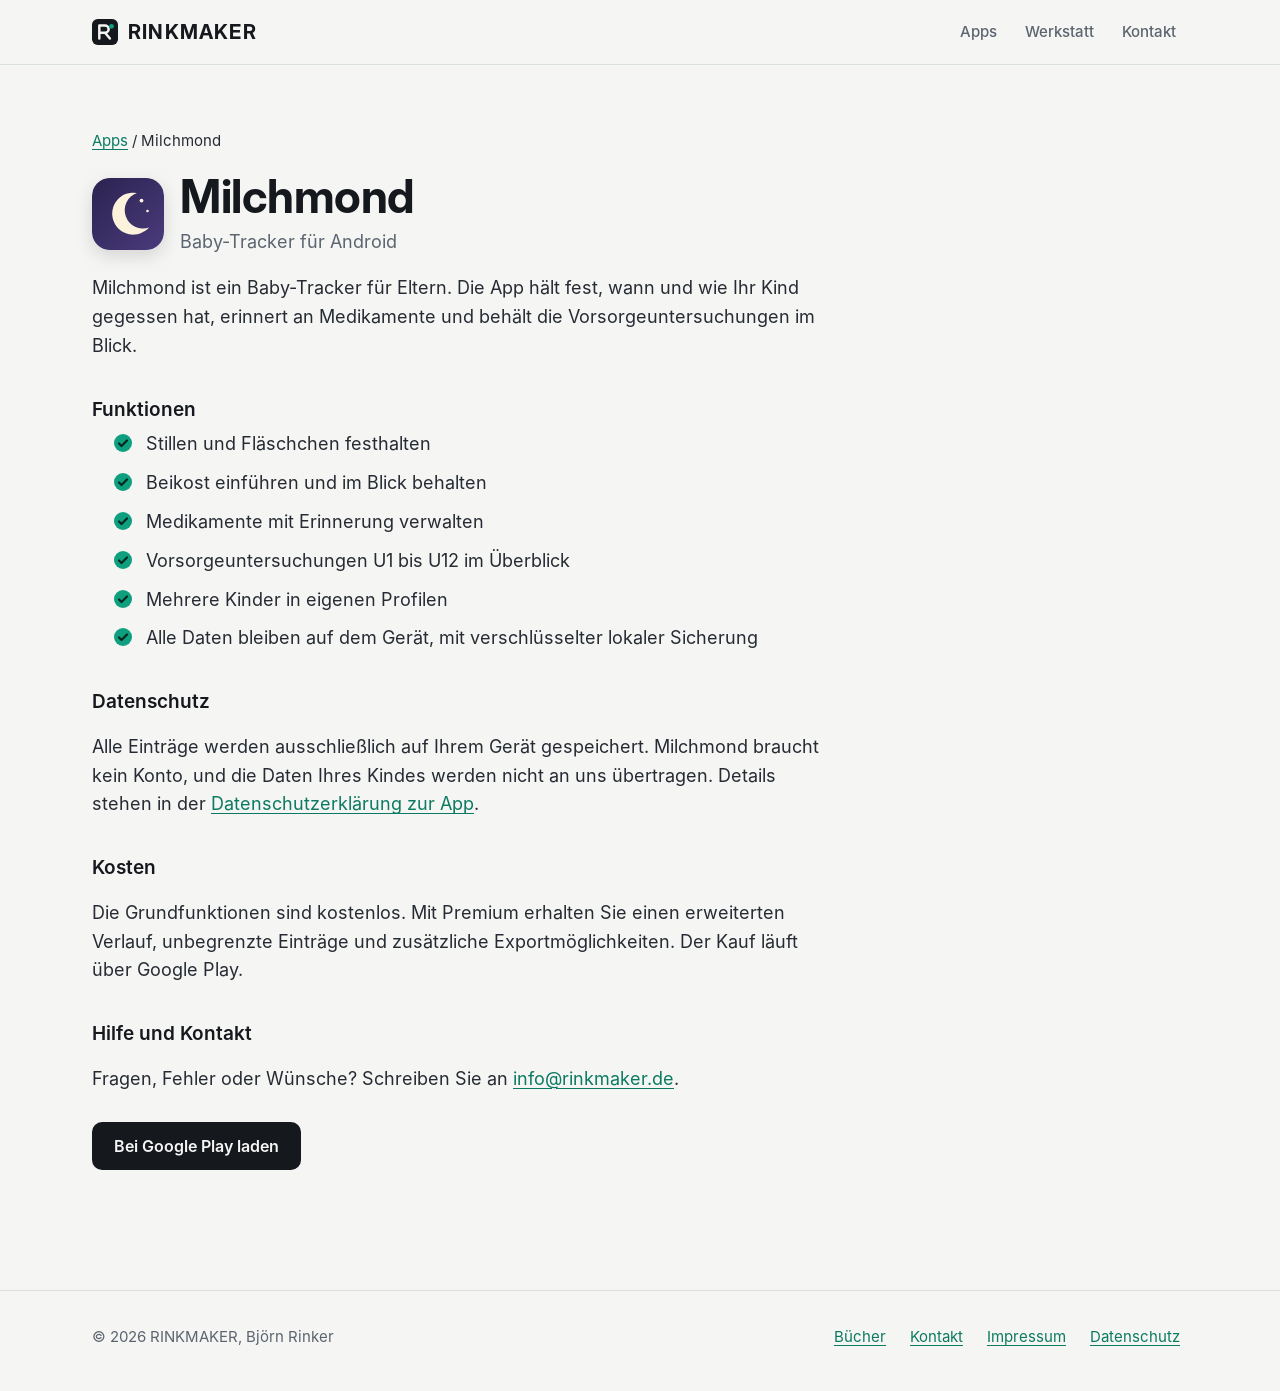
==== milchmond/index.html @ 5fdfe716 "RINKMAKER Website: Start, Milchmond, App-Datenschutz, Impressum, Datenschutz Co-Authored-By: Claude " ====
<!doctype html>
<html lang="de">
<head>
<meta charset="utf-8">
<meta name="viewport" content="width=device-width,initial-scale=1">
<title>Milchmond – Baby-Tracker für Eltern | RINKMAKER</title>
<meta name="description" content="Milchmond: Baby-Tracker für Stillen, Fläschchen, Beikost, Medikamente und U-Untersuchungen. Alle Daten bleiben auf dem Gerät.">
<meta name="robots" content="index,follow">
<link rel="canonical" href="https://rinkmaker.de/milchmond/">
<meta name="theme-color" content="#15181d">
<link rel="icon" href="/favicon.svg" type="image/svg+xml">
<link rel="preload" href="/fonts/InterDisplay-Bold.woff" as="font" type="font/woff" crossorigin>
<link rel="stylesheet" href="/style.css">
</head>
<body>

<header class="site-head">
<div class="container">
<a class="wordmark" href="/" aria-label="RINKMAKER Startseite"><svg viewBox="0 0 32 32" aria-hidden="true"><rect width="32" height="32" rx="7" fill="currentColor"/><path d="M9 24V8h7a4.5 4.5 0 0 1 0 9H9m7 0l6 7" fill="none" stroke="var(--paper)" stroke-width="3" stroke-linecap="round" stroke-linejoin="round"/><circle cx="24" cy="9" r="3" fill="var(--accent)"/></svg>RINKMAKER</a>
<nav class="site-nav" aria-label="Hauptnavigation">
<a href="/#apps">Apps</a>
<a href="/#werkstatt">Werkstatt</a>
<a href="mailto:info@rinkmaker.de">Kontakt</a>
</nav>
</div>
</header>

<main>
<div class="container legal">
<p class="crumb"><a href="/#apps">Apps</a> / Milchmond</p>
<div class="app-head"><img class="app-icon" src="/milchmond/icon.svg" width="72" height="72" alt=""><div><h1>Milchmond</h1><p class="kind" style="margin:0;color:var(--slate)">Baby-Tracker für Android</p></div></div>
<p>Milchmond ist ein Baby-Tracker für Eltern. Die App hält fest, wann und wie Ihr Kind gegessen hat, erinnert an Medikamente und behält die Vorsorgeuntersuchungen im Blick.</p>
<h2>Funktionen</h2>
<ul class="feature-list">
<li>Stillen und Fläschchen festhalten</li>
<li>Beikost einführen und im Blick behalten</li>
<li>Medikamente mit Erinnerung verwalten</li>
<li>Vorsorgeuntersuchungen U1 bis U12 im Überblick</li>
<li>Mehrere Kinder in eigenen Profilen</li>
<li>Alle Daten bleiben auf dem Gerät, mit verschlüsselter lokaler Sicherung</li>
</ul>
<h2>Datenschutz</h2>
<p>Alle Einträge werden ausschließlich auf Ihrem Gerät gespeichert. Milchmond braucht kein Konto, und die Daten Ihres Kindes werden nicht an uns übertragen. Details stehen in der <a href="/milchmond/datenschutz">Datenschutzerklärung zur App</a>.</p>
<h2>Kosten</h2>
<p>Die Grundfunktionen sind kostenlos. Mit Premium erhalten Sie einen erweiterten Verlauf, unbegrenzte Einträge und zusätzliche Exportmöglichkeiten. Der Kauf läuft über Google Play.</p>
<h2>Hilfe und Kontakt</h2>
<p>Fragen, Fehler oder Wünsche? Schreiben Sie an <a href="mailto:info@rinkmaker.de?subject=Milchmond">info@rinkmaker.de</a>.</p>
<p style="margin-top:28px"><a class="button" href="https://play.google.com/store/apps/details?id=de.rinkmaker.milchmond" rel="noopener">Bei Google Play laden</a></p>
</div>
</main>

<footer class="site-foot">
<div class="container">
<span>© 2026 RINKMAKER, Björn Rinker</span>
<nav aria-label="Rechtliches"><a href="https://rinkbook.de">Bücher</a><a href="mailto:info@rinkmaker.de">Kontakt</a><a href="/impressum">Impressum</a><a href="/datenschutzerklaerung">Datenschutz</a></nav>
</div>
</footer>
</body>
</html>
---- style.css ----
/* RINKMAKER – Inter Display für Überschriften, Inter für Text */
@font-face{font-family:"Inter";src:url(/fonts/Inter-Regular.woff) format("woff");font-weight:400;font-display:swap}
@font-face{font-family:"Inter";src:url(/fonts/Inter-Medium.woff) format("woff");font-weight:500;font-display:swap}
@font-face{font-family:"Inter";src:url(/fonts/Inter-SemiBold.woff) format("woff");font-weight:600;font-display:swap}
@font-face{font-family:"Inter Display";src:url(/fonts/InterDisplay-Bold.woff) format("woff");font-weight:700;font-display:swap}

:root{
  --paper:#f5f6f4; --surface:#ffffff; --ink:#15181d; --text:#262b33; --slate:#5c6470;
  --line:#dadfe0; --accent:#0e9f7e; --accent-ink:#0b7a61; --graphite:#15181d;
  --display:"Inter Display","Inter",system-ui,-apple-system,"Segoe UI",Roboto,Arial,sans-serif;
  --sans:"Inter",system-ui,-apple-system,"Segoe UI",Roboto,Arial,sans-serif;
  --gutter:clamp(16px,4vw,32px); --max:1160px; --head-h:64px;
  color-scheme:light;
}
@media (prefers-color-scheme:dark){:root{
  --paper:#0f1216; --surface:#171b21; --ink:#f1f3f2; --text:#d6dbe0; --slate:#9aa3ad;
  --line:#272d35; --accent:#34d3a8; --accent-ink:#34d3a8; --graphite:#0a0c0f; color-scheme:dark}}

*,*::before,*::after{box-sizing:border-box}
html{-webkit-text-size-adjust:100%;scroll-behavior:smooth;scroll-padding-top:calc(var(--head-h) + 16px)}
@media (prefers-reduced-motion:reduce){html{scroll-behavior:auto}*{transition:none!important}}
body{margin:0;background:var(--paper);color:var(--text);font:400 clamp(16px,.35vw + 15px,18px)/1.6 var(--sans);-webkit-font-smoothing:antialiased}
a{color:var(--accent-ink);text-underline-offset:.18em;text-decoration-thickness:1px}
@media (hover:hover){a:hover{text-decoration-thickness:2px}}
:focus-visible{outline:3px solid var(--accent);outline-offset:3px;border-radius:4px}
img{max-width:100%;height:auto;display:block}
.container{width:100%;max-width:var(--max);margin-inline:auto;padding-inline:var(--gutter)}

/* Kopfzeile */
.site-head{position:sticky;top:0;z-index:5;background:color-mix(in srgb,var(--paper) 84%,transparent);backdrop-filter:saturate(1.4) blur(12px);-webkit-backdrop-filter:saturate(1.4) blur(12px);border-bottom:1px solid var(--line)}
.site-head .container{display:flex;align-items:center;justify-content:space-between;gap:12px;height:var(--head-h)}
.wordmark{display:inline-flex;align-items:center;gap:10px;font:700 20px/1 var(--display);letter-spacing:.06em;color:var(--ink);text-decoration:none;white-space:nowrap}
.wordmark svg{width:26px;height:26px;flex:none}
.site-nav{display:flex;gap:4px;font-size:15px;font-weight:500}
.site-nav a{color:var(--slate);text-decoration:none;padding:10px 12px;border-radius:8px;min-height:44px;display:inline-flex;align-items:center}
@media (hover:hover){.site-nav a:hover{color:var(--ink);background:color-mix(in srgb,var(--ink) 7%,transparent)}}

/* Einstieg: Werkstatt-Raster */
.hero{background-color:var(--graphite);background-image:linear-gradient(#ffffff0d 1px,transparent 1px),linear-gradient(90deg,#ffffff0d 1px,transparent 1px);background-size:32px 32px;color:#e9edf0;position:relative}
.hero-inner{padding-block:clamp(56px,10vw,128px)}
.hero h1{font:700 clamp(40px,7vw,84px)/1 var(--display);letter-spacing:-.02em;margin:0;max-width:15ch;color:#fff;text-wrap:balance}
.hero p{font-size:clamp(18px,1.7vw,21px);line-height:1.55;color:#aeb7c1;max-width:52ch;margin:24px 0 32px}
.tags{display:flex;flex-wrap:wrap;gap:8px;margin:0;padding:0;list-style:none}
.tags li{font-size:14px;font-weight:500;color:#cfd6dd;padding:7px 12px;border:1px solid #ffffff26;border-radius:999px}

/* Knöpfe */
.actions{display:flex;flex-wrap:wrap;gap:12px}
.button{display:inline-flex;align-items:center;justify-content:center;gap:10px;min-height:48px;padding:0 22px;border-radius:10px;font:600 16px/1 var(--sans);text-decoration:none;background:var(--ink);color:var(--paper);transition:background-color .2s,color .2s}
@media (hover:hover){.button:hover{background:var(--accent-ink);color:#fff}}
.button.accent{background:var(--accent);color:#06261e}
@media (hover:hover){.button.accent:hover{background:#fff;color:#06261e}}
.button.ghost{background:transparent;color:var(--ink);box-shadow:inset 0 0 0 1.5px var(--line)}
@media (hover:hover){.button.ghost:hover{box-shadow:inset 0 0 0 1.5px var(--ink);background:transparent;color:var(--ink)}}

/* Abschnitte */
section.container{padding-top:clamp(64px,9vw,112px)}
.section-title{font:700 clamp(28px,3.6vw,42px)/1.1 var(--display);letter-spacing:-.01em;color:var(--ink);margin:0 0 10px}
.section-lead{color:var(--slate);margin:0 0 clamp(24px,4vw,40px);max-width:60ch}

/* App-Vorstellung */
.app{display:grid;grid-template-columns:minmax(0,1fr) minmax(0,1fr);gap:clamp(28px,5vw,72px);align-items:center;background:var(--surface);border:1px solid var(--line);border-radius:20px;padding:clamp(24px,4vw,48px)}
.app-head{display:flex;align-items:center;gap:16px;margin-bottom:18px}
.app-icon{width:72px;height:72px;border-radius:18px;flex:none;box-shadow:0 6px 18px #0002}
.app h3{font:700 clamp(26px,3vw,34px)/1.1 var(--display);color:var(--ink);margin:0}
.app .kind{font-size:15px;color:var(--slate);margin:4px 0 0}
.app p{margin:0 0 16px;max-width:58ch}
.feature-list{list-style:none;margin:0 0 24px;padding:0;display:grid;gap:10px}
.feature-list li{display:grid;grid-template-columns:22px 1fr;gap:10px;align-items:start}
.feature-list li::before{content:"";width:18px;height:18px;margin-top:4px;border-radius:50%;background:var(--accent) url("data:image/svg+xml,%3Csvg xmlns='http://www.w3.org/2000/svg' viewBox='0 0 18 18'%3E%3Cpath d='M5 9.5l2.5 2.5L13 6.5' fill='none' stroke='%2306261e' stroke-width='2.2' stroke-linecap='round' stroke-linejoin='round'/%3E%3C/svg%3E") center/18px no-repeat}
.note{font-size:15px;color:var(--slate)}
.phone{justify-self:center;width:min(300px,100%);aspect-ratio:9/19;border-radius:36px;background:#0b0d10;padding:10px;box-shadow:0 30px 60px #0003,inset 0 0 0 2px #2a2f36}
.phone-screen{width:100%;height:100%;border-radius:28px;background:linear-gradient(170deg,#fdf6ec,#f3e7f6 60%,#e5eefc);display:flex;flex-direction:column;align-items:center;justify-content:center;gap:16px;color:#4b3f63;text-align:center;padding:24px;overflow:hidden}
.phone-screen strong{font:700 26px/1.1 var(--display);color:#3b2f55}
.phone-screen span{font-size:14px;color:#6c6086}

/* Werkstatt / Projekte */
.areas{display:grid;grid-template-columns:repeat(3,minmax(0,1fr));gap:clamp(16px,2.5vw,28px)}
.area{border-top:3px solid var(--accent);padding-top:18px}
.area h3{font:600 19px/1.3 var(--sans);color:var(--ink);margin:0 0 6px}
.area p{margin:0;color:var(--slate);font-size:16px}

/* Bücher-Verweis */
.books-teaser{display:grid;grid-template-columns:minmax(0,1.2fr) minmax(0,1fr);gap:clamp(24px,5vw,64px);align-items:center;background:#0d1b3e;color:#dfe6f3;border-radius:20px;padding:clamp(24px,4vw,48px);overflow:hidden}
.books-teaser h2{font:700 clamp(26px,3.2vw,38px)/1.1 var(--display);color:#fff;margin:0 0 12px}
.books-teaser p{color:#b6c1d8;margin:0 0 24px;max-width:48ch}
.covers{display:flex;align-items:flex-end;gap:12px}
.covers a{flex:var(--r) 1 0;min-width:0}
.covers img{width:100%;border-radius:2px 4px 4px 2px;box-shadow:0 16px 32px #0006}
.button.light{background:#fff;color:#0d1b3e}
@media (hover:hover){.button.light:hover{background:#40d6ff;color:#0d1b3e}}

/* Fuß */
.site-foot{margin-top:clamp(72px,10vw,120px);border-top:1px solid var(--line);padding:24px 0 calc(32px + env(safe-area-inset-bottom));font-size:15px;color:var(--slate)}
.site-foot .container{display:flex;flex-wrap:wrap;justify-content:space-between;align-items:center;gap:8px 32px}
.site-foot nav{display:flex;flex-wrap:wrap;gap:8px}
.site-foot nav a{padding:10px 8px;min-height:44px;display:inline-flex;align-items:center}

/* Rechtstexte und Unterseiten */
.legal{padding-top:clamp(40px,6vw,64px)}
.legal h1{font:700 clamp(32px,5vw,46px)/1.1 var(--display);color:var(--ink);margin:0 0 6px;letter-spacing:-.01em}
.legal h2{font:600 19px/1.35 var(--sans);color:var(--ink);margin:36px 0 8px}
.legal p,.legal li{max-width:68ch}
.legal ul{padding-left:1.2em}
.crumb{font-size:15px;margin:0 0 18px}

@media (max-width:900px){
  .app,.books-teaser{grid-template-columns:1fr}
  .phone{width:min(240px,70%)}
  .areas{grid-template-columns:1fr}
}
@media (max-width:640px){
  :root{--head-h:58px}
  .wordmark{font-size:18px}
  .site-nav{font-size:14px;gap:0}
  .site-nav a{padding:10px 8px}
  .app .actions .button{flex:1 1 100%}
}
@media (max-width:400px){.site-nav a[href^="mailto"]{display:none}}
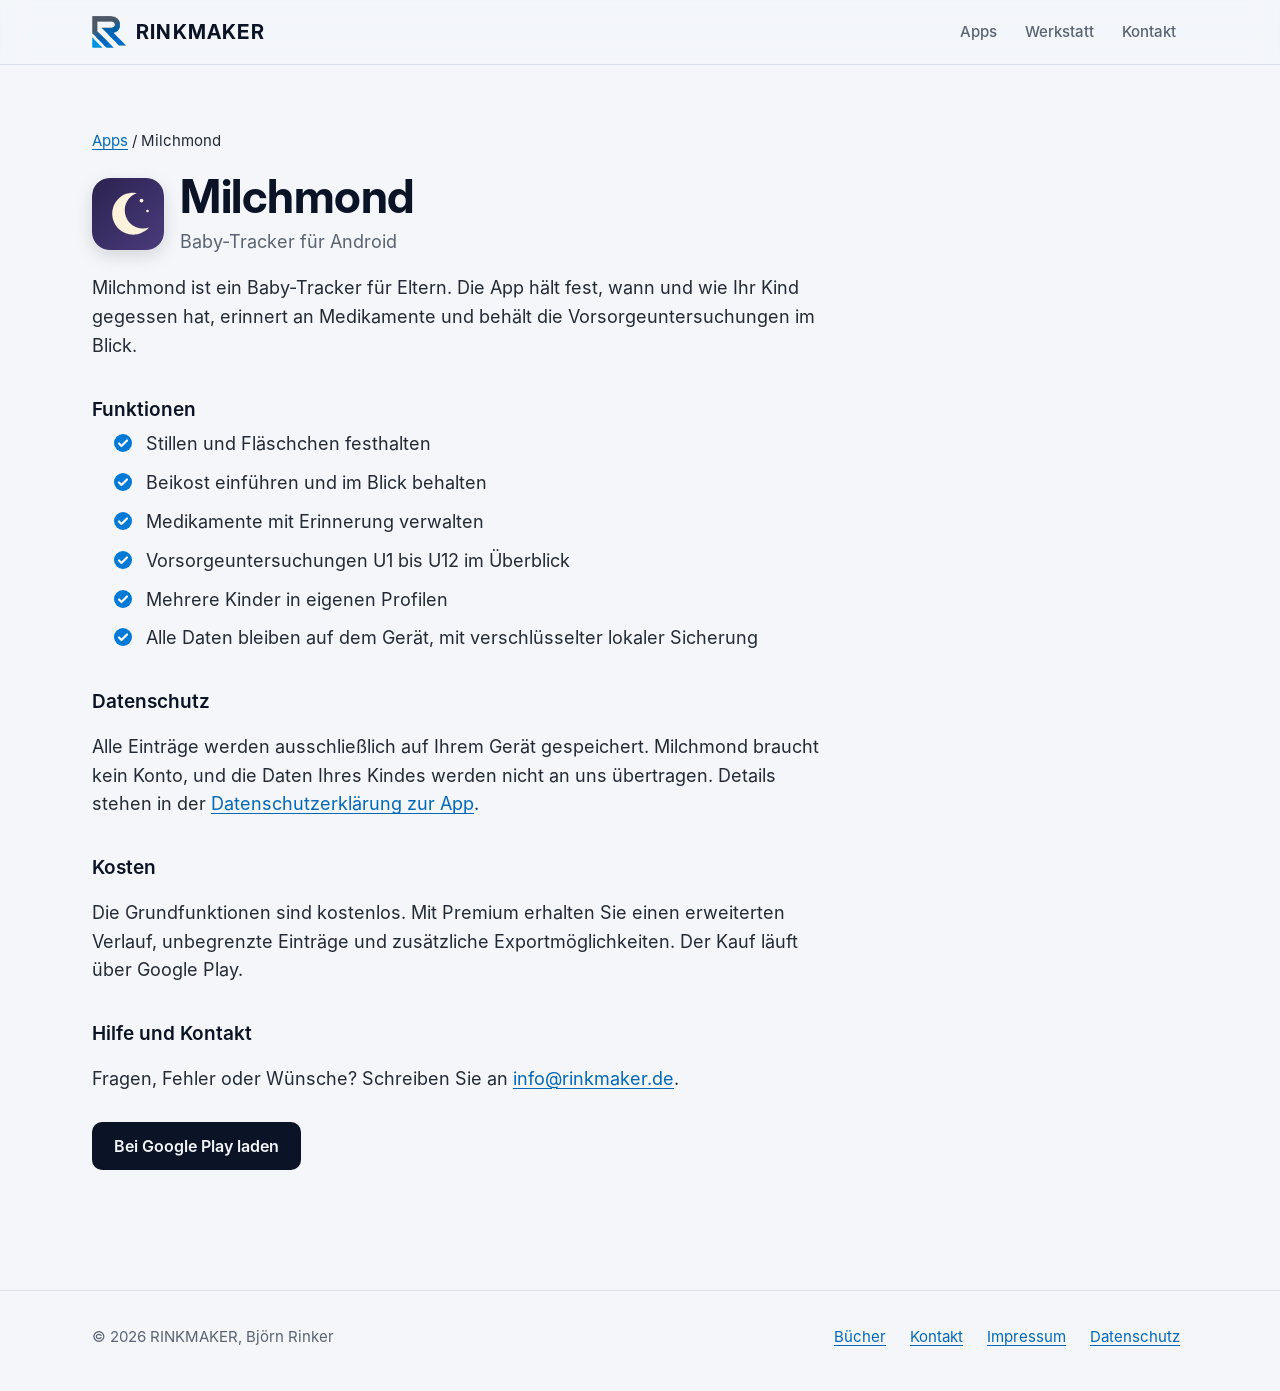
==== commit 06ecbf13: "RINKMAKER-Logo und Markenfarben (Navy, Blau, Stahlgrau) Co-Authored-By: Claude Opus 5.5 <noreply@ant" ====
--- a/milchmond/index.html
+++ b/milchmond/index.html
@@ -7,8 +7,9 @@
 <meta name="description" content="Milchmond: Baby-Tracker für Stillen, Fläschchen, Beikost, Medikamente und U-Untersuchungen. Alle Daten bleiben auf dem Gerät.">
 <meta name="robots" content="index,follow">
 <link rel="canonical" href="https://rinkmaker.de/milchmond/">
-<meta name="theme-color" content="#15181d">
-<link rel="icon" href="/favicon.svg" type="image/svg+xml">
+<meta name="theme-color" content="#060c1d">
+<link rel="icon" href="/favicon.png" type="image/png">
+<link rel="apple-touch-icon" href="/apple-touch-icon.png">
 <link rel="preload" href="/fonts/InterDisplay-Bold.woff" as="font" type="font/woff" crossorigin>
 <link rel="stylesheet" href="/style.css">
 </head>
@@ -16,7 +17,7 @@
 
 <header class="site-head">
 <div class="container">
-<a class="wordmark" href="/" aria-label="RINKMAKER Startseite"><svg viewBox="0 0 32 32" aria-hidden="true"><rect width="32" height="32" rx="7" fill="currentColor"/><path d="M9 24V8h7a4.5 4.5 0 0 1 0 9H9m7 0l6 7" fill="none" stroke="var(--paper)" stroke-width="3" stroke-linecap="round" stroke-linejoin="round"/><circle cx="24" cy="9" r="3" fill="var(--accent)"/></svg>RINKMAKER</a>
+<a class="wordmark" href="/" aria-label="RINKMAKER Startseite"><img src="/logo-mark.png" width="34" height="34" alt="">RINKMAKER</a>
 <nav class="site-nav" aria-label="Hauptnavigation">
 <a href="/#apps">Apps</a>
 <a href="/#werkstatt">Werkstatt</a>
--- a/style.css
+++ b/style.css
@@ -5,16 +5,16 @@
 @font-face{font-family:"Inter Display";src:url(/fonts/InterDisplay-Bold.woff) format("woff");font-weight:700;font-display:swap}
 
 :root{
-  --paper:#f5f6f4; --surface:#ffffff; --ink:#15181d; --text:#262b33; --slate:#5c6470;
-  --line:#dadfe0; --accent:#0e9f7e; --accent-ink:#0b7a61; --graphite:#15181d;
+  --paper:#f4f6f9; --surface:#ffffff; --ink:#0b1426; --text:#232a36; --slate:#5a6372;
+  --line:#d9dee7; --accent:#007ad6; --accent-ink:#0068b8; --graphite:#060c1d; --steel:#4f5967;
   --display:"Inter Display","Inter",system-ui,-apple-system,"Segoe UI",Roboto,Arial,sans-serif;
   --sans:"Inter",system-ui,-apple-system,"Segoe UI",Roboto,Arial,sans-serif;
   --gutter:clamp(16px,4vw,32px); --max:1160px; --head-h:64px;
   color-scheme:light;
 }
 @media (prefers-color-scheme:dark){:root{
-  --paper:#0f1216; --surface:#171b21; --ink:#f1f3f2; --text:#d6dbe0; --slate:#9aa3ad;
-  --line:#272d35; --accent:#34d3a8; --accent-ink:#34d3a8; --graphite:#0a0c0f; color-scheme:dark}}
+  --paper:#070d1d; --surface:#0e1729; --ink:#eef2f8; --text:#d3dae6; --slate:#95a0b2;
+  --line:#1d2840; --accent:#3d9df0; --accent-ink:#5aaef5; --graphite:#040815; color-scheme:dark}}
 
 *,*::before,*::after{box-sizing:border-box}
 html{-webkit-text-size-adjust:100%;scroll-behavior:smooth;scroll-padding-top:calc(var(--head-h) + 16px)}
@@ -30,14 +30,17 @@
 .site-head{position:sticky;top:0;z-index:5;background:color-mix(in srgb,var(--paper) 84%,transparent);backdrop-filter:saturate(1.4) blur(12px);-webkit-backdrop-filter:saturate(1.4) blur(12px);border-bottom:1px solid var(--line)}
 .site-head .container{display:flex;align-items:center;justify-content:space-between;gap:12px;height:var(--head-h)}
 .wordmark{display:inline-flex;align-items:center;gap:10px;font:700 20px/1 var(--display);letter-spacing:.06em;color:var(--ink);text-decoration:none;white-space:nowrap}
-.wordmark svg{width:26px;height:26px;flex:none}
+.wordmark img{width:34px;height:34px;flex:none}
+.wordmark{color:var(--ink)}
 .site-nav{display:flex;gap:4px;font-size:15px;font-weight:500}
 .site-nav a{color:var(--slate);text-decoration:none;padding:10px 12px;border-radius:8px;min-height:44px;display:inline-flex;align-items:center}
 @media (hover:hover){.site-nav a:hover{color:var(--ink);background:color-mix(in srgb,var(--ink) 7%,transparent)}}
 
 /* Einstieg: Werkstatt-Raster */
-.hero{background-color:var(--graphite);background-image:linear-gradient(#ffffff0d 1px,transparent 1px),linear-gradient(90deg,#ffffff0d 1px,transparent 1px);background-size:32px 32px;color:#e9edf0;position:relative}
-.hero-inner{padding-block:clamp(56px,10vw,128px)}
+.hero{background-color:var(--graphite);background-image:radial-gradient(60% 80% at 85% 40%,#007ad633,transparent 70%),linear-gradient(#ffffff0a 1px,transparent 1px),linear-gradient(90deg,#ffffff0a 1px,transparent 1px);background-size:auto,32px 32px,32px 32px;color:#e9edf0;position:relative}
+.hero-inner{padding-block:clamp(56px,10vw,128px);display:grid;grid-template-columns:minmax(0,1fr) auto;gap:clamp(24px,5vw,72px);align-items:center}
+.hero-text{order:-1}
+.hero-mark{width:clamp(160px,22vw,300px);height:auto;filter:drop-shadow(0 20px 50px #007ad640)}
 .hero h1{font:700 clamp(40px,7vw,84px)/1 var(--display);letter-spacing:-.02em;margin:0;max-width:15ch;color:#fff;text-wrap:balance}
 .hero p{font-size:clamp(18px,1.7vw,21px);line-height:1.55;color:#aeb7c1;max-width:52ch;margin:24px 0 32px}
 .tags{display:flex;flex-wrap:wrap;gap:8px;margin:0;padding:0;list-style:none}
@@ -47,8 +50,8 @@
 .actions{display:flex;flex-wrap:wrap;gap:12px}
 .button{display:inline-flex;align-items:center;justify-content:center;gap:10px;min-height:48px;padding:0 22px;border-radius:10px;font:600 16px/1 var(--sans);text-decoration:none;background:var(--ink);color:var(--paper);transition:background-color .2s,color .2s}
 @media (hover:hover){.button:hover{background:var(--accent-ink);color:#fff}}
-.button.accent{background:var(--accent);color:#06261e}
-@media (hover:hover){.button.accent:hover{background:#fff;color:#06261e}}
+.button.accent{background:var(--accent);color:#fff}
+@media (hover:hover){.button.accent:hover{background:#fff;color:#060c1d}}
 .button.ghost{background:transparent;color:var(--ink);box-shadow:inset 0 0 0 1.5px var(--line)}
 @media (hover:hover){.button.ghost:hover{box-shadow:inset 0 0 0 1.5px var(--ink);background:transparent;color:var(--ink)}}
 
@@ -66,7 +69,7 @@
 .app p{margin:0 0 16px;max-width:58ch}
 .feature-list{list-style:none;margin:0 0 24px;padding:0;display:grid;gap:10px}
 .feature-list li{display:grid;grid-template-columns:22px 1fr;gap:10px;align-items:start}
-.feature-list li::before{content:"";width:18px;height:18px;margin-top:4px;border-radius:50%;background:var(--accent) url("data:image/svg+xml,%3Csvg xmlns='http://www.w3.org/2000/svg' viewBox='0 0 18 18'%3E%3Cpath d='M5 9.5l2.5 2.5L13 6.5' fill='none' stroke='%2306261e' stroke-width='2.2' stroke-linecap='round' stroke-linejoin='round'/%3E%3C/svg%3E") center/18px no-repeat}
+.feature-list li::before{content:"";width:18px;height:18px;margin-top:4px;border-radius:50%;background:var(--accent) url("data:image/svg+xml,%3Csvg xmlns='http://www.w3.org/2000/svg' viewBox='0 0 18 18'%3E%3Cpath d='M5 9.5l2.5 2.5L13 6.5' fill='none' stroke='%23ffffff' stroke-width='2.2' stroke-linecap='round' stroke-linejoin='round'/%3E%3C/svg%3E") center/18px no-repeat}
 .note{font-size:15px;color:var(--slate)}
 .phone{justify-self:center;width:min(300px,100%);aspect-ratio:9/19;border-radius:36px;background:#0b0d10;padding:10px;box-shadow:0 30px 60px #0003,inset 0 0 0 2px #2a2f36}
 .phone-screen{width:100%;height:100%;border-radius:28px;background:linear-gradient(170deg,#fdf6ec,#f3e7f6 60%,#e5eefc);display:flex;flex-direction:column;align-items:center;justify-content:center;gap:16px;color:#4b3f63;text-align:center;padding:24px;overflow:hidden}
@@ -76,6 +79,7 @@
 /* Werkstatt / Projekte */
 .areas{display:grid;grid-template-columns:repeat(3,minmax(0,1fr));gap:clamp(16px,2.5vw,28px)}
 .area{border-top:3px solid var(--accent);padding-top:18px}
+.area:nth-child(2){border-top-color:var(--steel)}
 .area h3{font:600 19px/1.3 var(--sans);color:var(--ink);margin:0 0 6px}
 .area p{margin:0;color:var(--slate);font-size:16px}
 
@@ -86,7 +90,7 @@
 .covers{display:flex;align-items:flex-end;gap:12px}
 .covers a{flex:var(--r) 1 0;min-width:0}
 .covers img{width:100%;border-radius:2px 4px 4px 2px;box-shadow:0 16px 32px #0006}
-.button.light{background:#fff;color:#0d1b3e}
+.button.light{background:#fff;color:#060c1d}
 @media (hover:hover){.button.light:hover{background:#40d6ff;color:#0d1b3e}}
 
 /* Fuß */
@@ -104,6 +108,9 @@
 .crumb{font-size:15px;margin:0 0 18px}
 
 @media (max-width:900px){
+  .hero-inner{grid-template-columns:1fr}
+  .hero-mark{width:120px}
+  .hero-text{order:0}
   .app,.books-teaser{grid-template-columns:1fr}
   .phone{width:min(240px,70%)}
   .areas{grid-template-columns:1fr}
